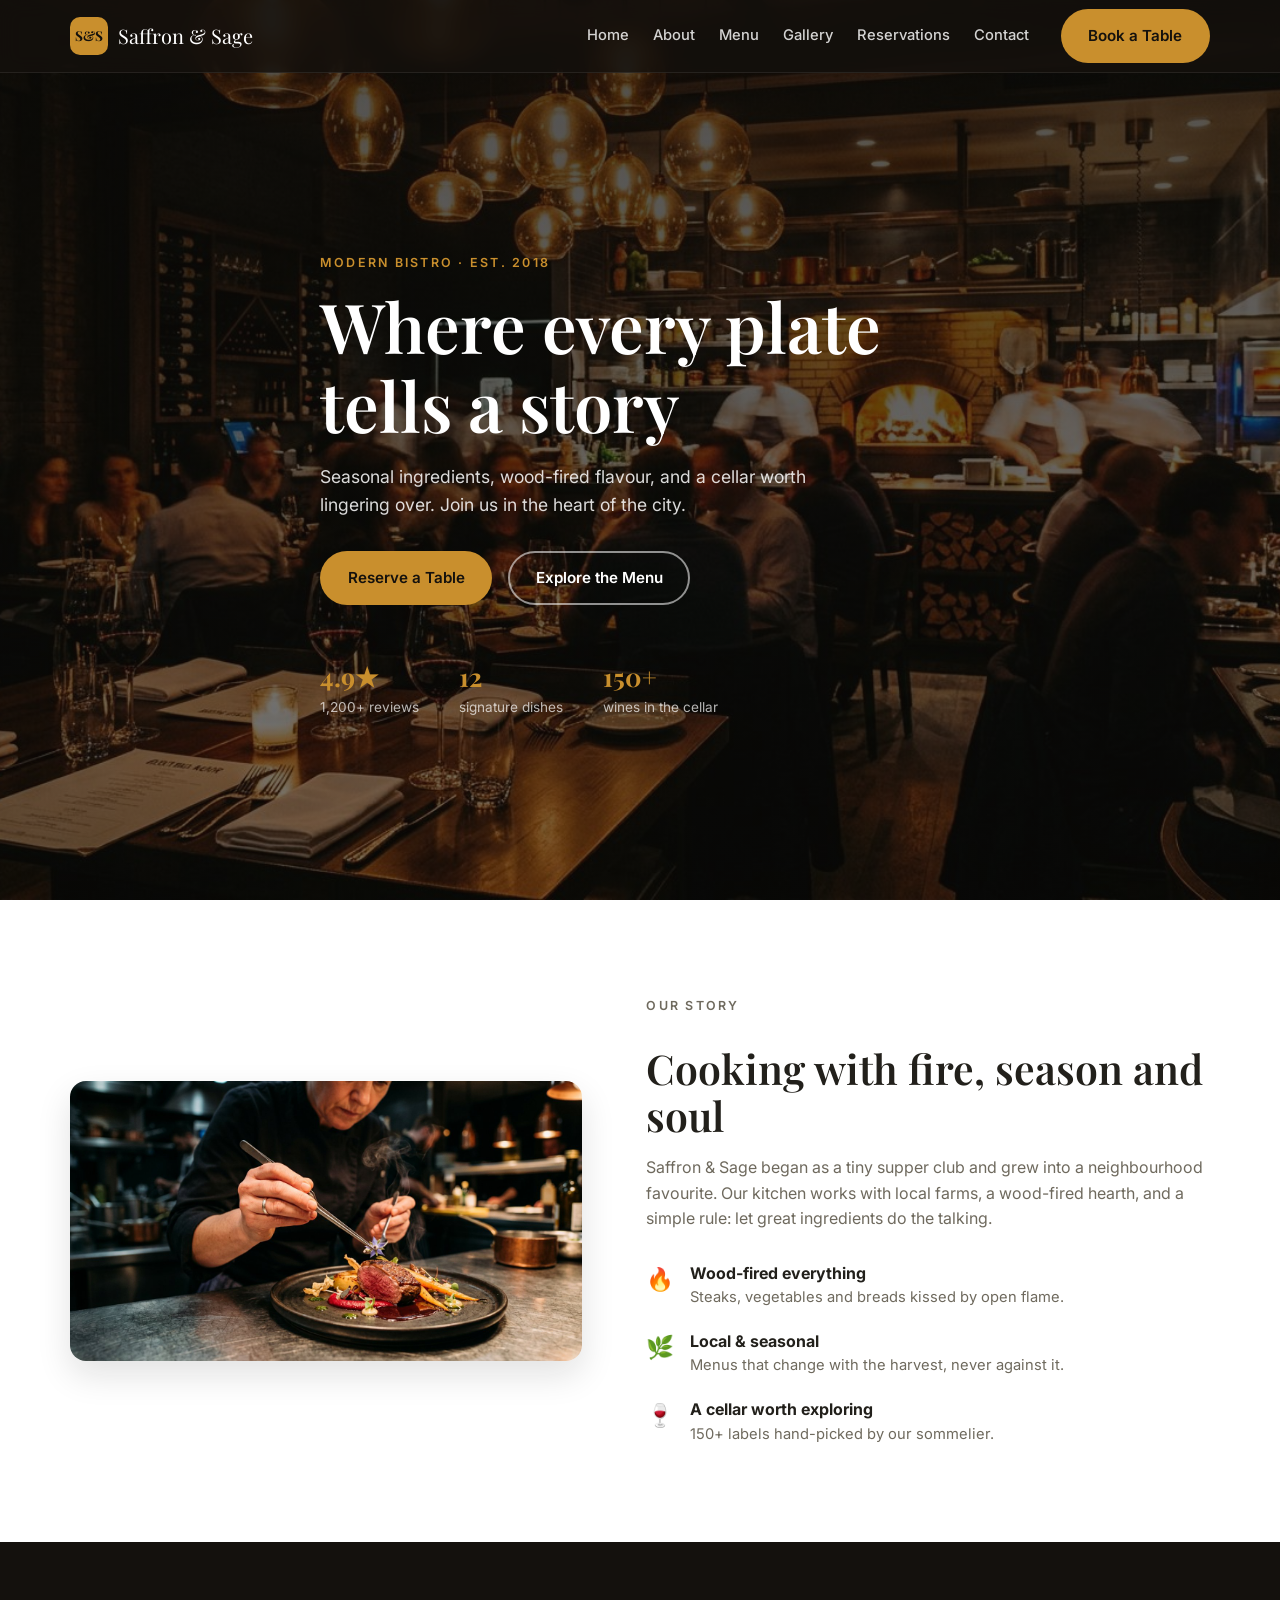
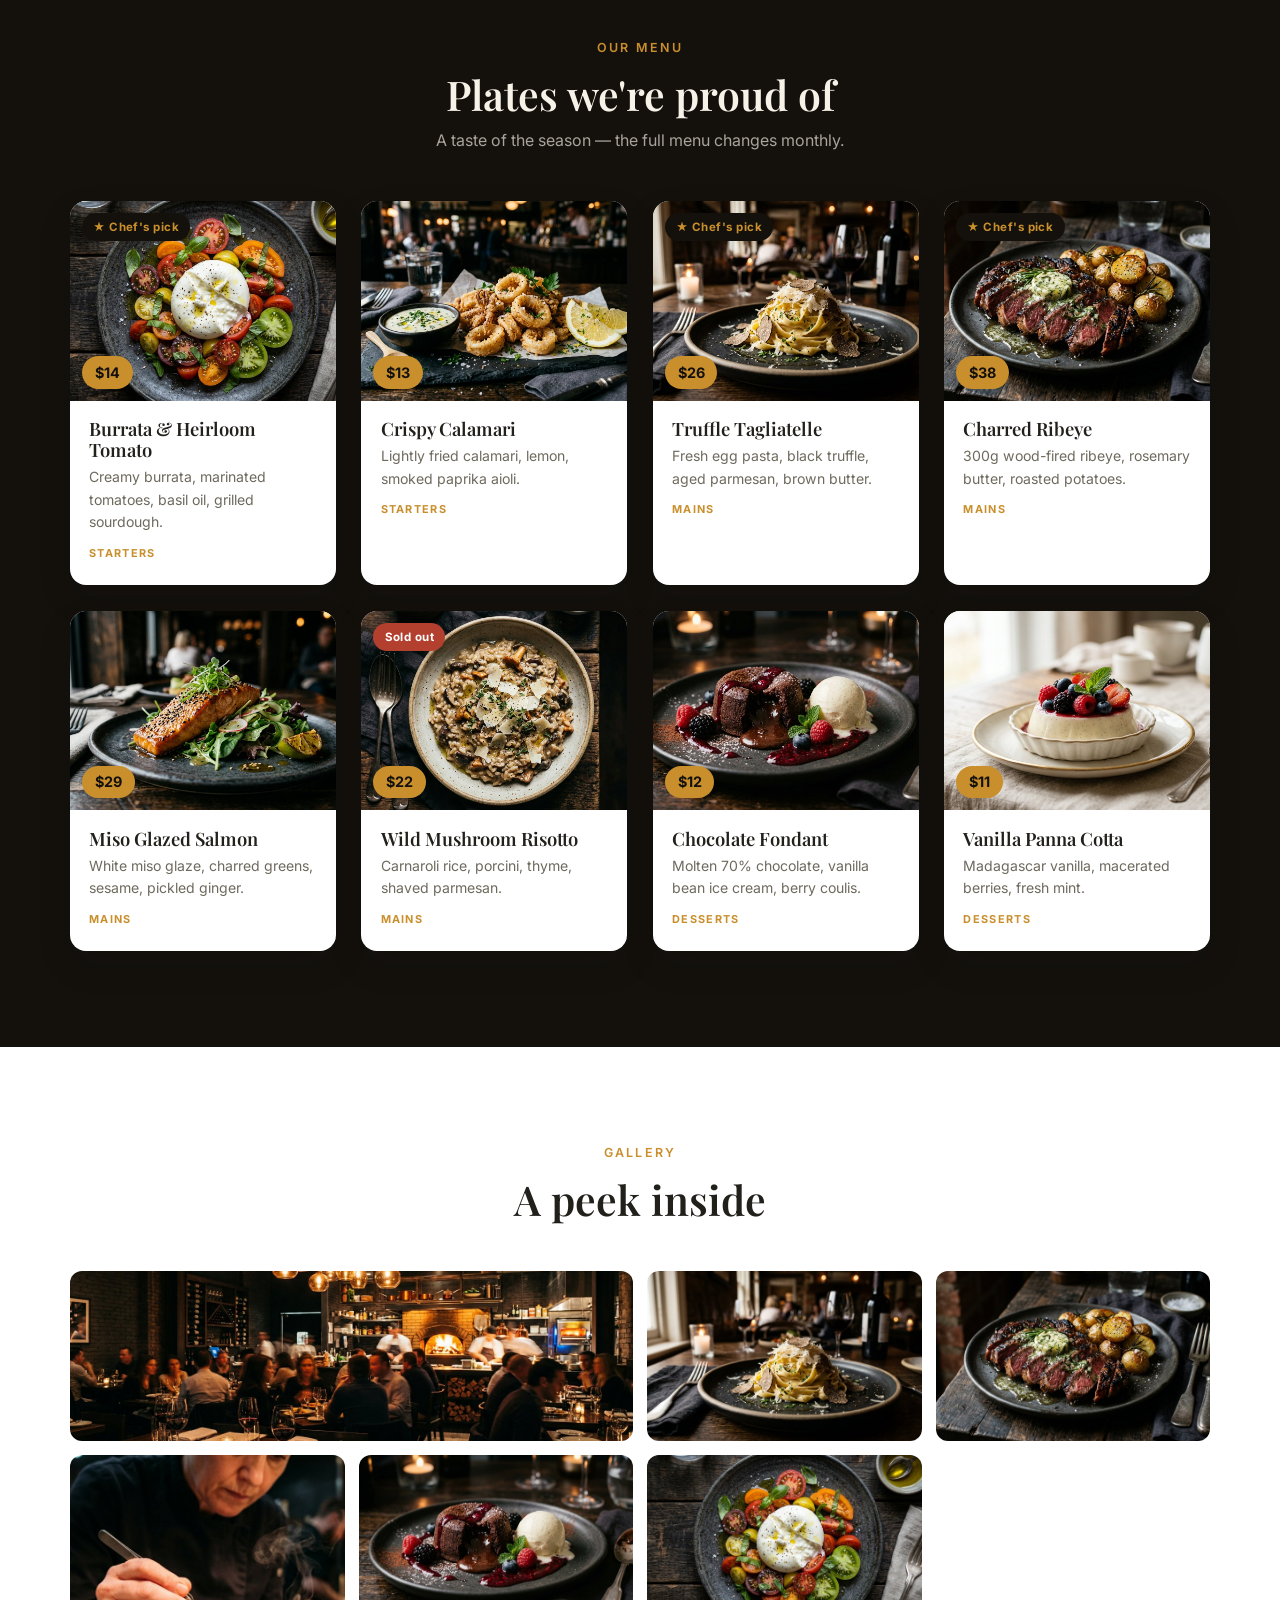
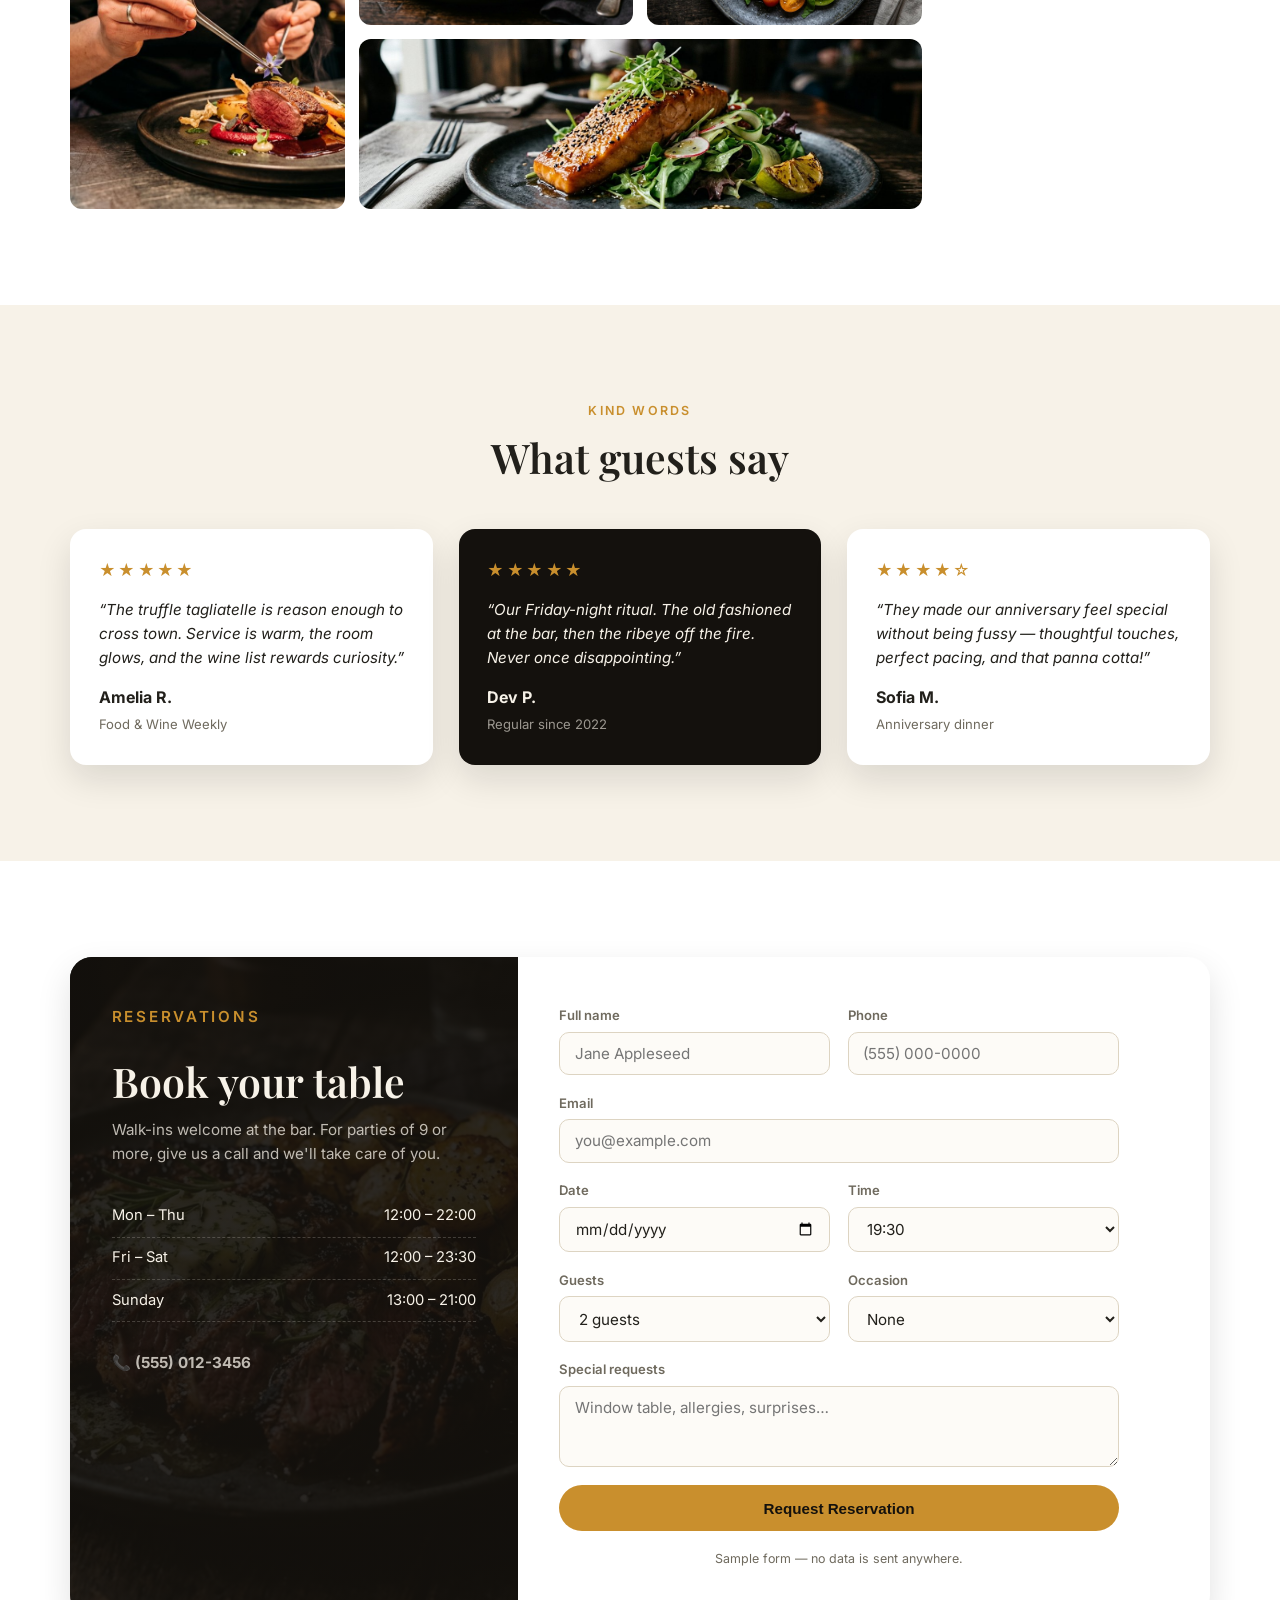
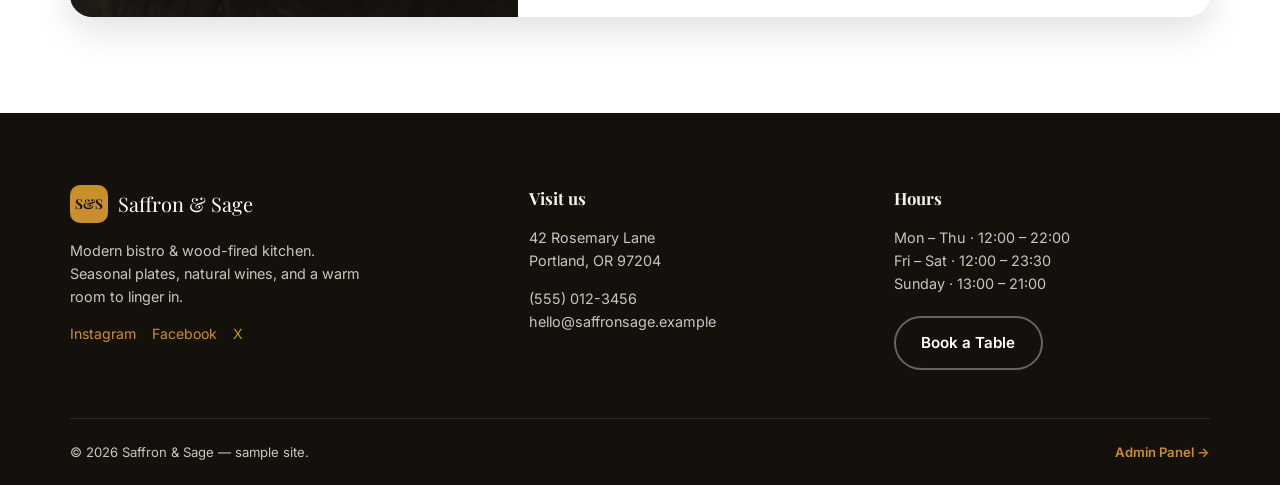
==== index.html @ 417e41cb "Add sample restaurant landing page with admin panel (pure HTML/CSS) Co-authored-by: arena-agent <297" ====
<!DOCTYPE html>
<html lang="en">
<head>
  <meta charset="UTF-8">
  <meta name="viewport" content="width=device-width, initial-scale=1.0">
  <title>Saffron &amp; Sage — Modern Bistro &amp; Wood-fired Kitchen</title>
  <meta name="description" content="Saffron & Sage — seasonal ingredients, wood-fired flavour, and a cellar worth lingering over.">
  <link rel="icon" href="data:image/svg+xml,<svg xmlns=%22http://www.w3.org/2000/svg%22 viewBox=%220 0 100 100%22><text y=%22.9em%22 font-size=%2290%22>🍽️</text></svg>">
  <link rel="preconnect" href="https://fonts.googleapis.com">
  <link href="https://fonts.googleapis.com/css2?family=Playfair+Display:wght@500;600;700&family=Inter:wght@400;500;600;700&display=swap" rel="stylesheet">
  <link rel="stylesheet" href="css/styles.css">
</head>
<body>

  <!-- ============ HEADER ============ -->
  <header class="site-header">
    <div class="container header-inner">
      <a class="brand" href="#home">
        <span class="brand-mark">S&amp;S</span>
        <span>Saffron &amp; Sage</span>
      </a>
      <input type="checkbox" id="nav-toggle" class="nav-toggle" hidden>
      <nav class="main-nav">
        <a href="#home">Home</a>
        <a href="#about">About</a>
        <a href="#menu">Menu</a>
        <a href="#gallery">Gallery</a>
        <a href="#reserve">Reservations</a>
        <a href="#contact">Contact</a>
      </nav>
      <a class="btn btn-gold header-cta" href="#reserve">Book a Table</a>
      <label for="nav-toggle" class="nav-burger" aria-label="Toggle navigation">
        <span></span><span></span><span></span>
      </label>
    </div>
  </header>

  <!-- ============ HERO ============ -->
  <section class="hero" id="home">
    <div class="container hero-inner">
      <p class="eyebrow light">Modern bistro · est. 2018</p>
      <h1>Where every plate<br>tells a story</h1>
      <p class="hero-sub">Seasonal ingredients, wood-fired flavour, and a cellar worth lingering over. Join us in the heart of the city.</p>
      <div class="hero-actions">
        <a href="#reserve" class="btn btn-gold">Reserve a Table</a>
        <a href="#menu" class="btn btn-ghost">Explore the Menu</a>
      </div>
      <div class="hero-stats">
        <div><strong>4.9★</strong><span>1,200+ reviews</span></div>
        <div><strong>12</strong><span>signature dishes</span></div>
        <div><strong>150+</strong><span>wines in the cellar</span></div>
      </div>
    </div>
  </section>

  <!-- ============ ABOUT ============ -->
  <section class="section about" id="about">
    <div class="container about-grid">
      <div class="about-image">
        <img src="images/about.jpg" alt="Chef plating a dish">
      </div>
      <div class="about-text">
        <p class="eyebrow">Our story</p>
        <h2>Cooking with fire, season and soul</h2>
        <p>Saffron &amp; Sage began as a tiny supper club and grew into a neighbourhood favourite. Our kitchen works with local farms, a wood-fired hearth, and a simple rule: let great ingredients do the talking.</p>
        <ul class="feature-list">
          <li><span class="feature-icon">🔥</span><div><strong>Wood-fired everything</strong><p>Steaks, vegetables and breads kissed by open flame.</p></div></li>
          <li><span class="feature-icon">🌿</span><div><strong>Local &amp; seasonal</strong><p>Menus that change with the harvest, never against it.</p></div></li>
          <li><span class="feature-icon">🍷</span><div><strong>A cellar worth exploring</strong><p>150+ labels hand-picked by our sommelier.</p></div></li>
        </ul>
      </div>
    </div>
  </section>

  <!-- ============ MENU ============ -->
  <section class="section section-dark menu" id="menu">
    <div class="container">
      <div class="section-head center">
        <p class="eyebrow light">Our menu</p>
        <h2>Plates we're proud of</h2>
        <p class="section-sub">A taste of the season — the full menu changes monthly.</p>
      </div>
      <div class="menu-grid">
        <article class="menu-card">
          <div class="menu-media"><img src="images/dish-burrata.jpg" alt="Burrata & heirloom tomato"><span class="price-pill">$14</span><span class="badge badge-star">★ Chef's pick</span></div>
          <div class="menu-body"><h3>Burrata &amp; Heirloom Tomato</h3><p>Creamy burrata, marinated tomatoes, basil oil, grilled sourdough.</p><small>Starters</small></div>
        </article>
        <article class="menu-card">
          <div class="menu-media"><img src="images/dish-calamari.jpg" alt="Crispy calamari"><span class="price-pill">$13</span></div>
          <div class="menu-body"><h3>Crispy Calamari</h3><p>Lightly fried calamari, lemon, smoked paprika aioli.</p><small>Starters</small></div>
        </article>
        <article class="menu-card">
          <div class="menu-media"><img src="images/dish-pasta.jpg" alt="Truffle tagliatelle"><span class="price-pill">$26</span><span class="badge badge-star">★ Chef's pick</span></div>
          <div class="menu-body"><h3>Truffle Tagliatelle</h3><p>Fresh egg pasta, black truffle, aged parmesan, brown butter.</p><small>Mains</small></div>
        </article>
        <article class="menu-card">
          <div class="menu-media"><img src="images/dish-steak.jpg" alt="Charred ribeye"><span class="price-pill">$38</span><span class="badge badge-star">★ Chef's pick</span></div>
          <div class="menu-body"><h3>Charred Ribeye</h3><p>300g wood-fired ribeye, rosemary butter, roasted potatoes.</p><small>Mains</small></div>
        </article>
        <article class="menu-card">
          <div class="menu-media"><img src="images/dish-salmon.jpg" alt="Miso glazed salmon"><span class="price-pill">$29</span></div>
          <div class="menu-body"><h3>Miso Glazed Salmon</h3><p>White miso glaze, charred greens, sesame, pickled ginger.</p><small>Mains</small></div>
        </article>
        <article class="menu-card">
          <div class="menu-media"><img src="images/dish-risotto.jpg" alt="Wild mushroom risotto"><span class="price-pill">$22</span><span class="badge badge-out">Sold out</span></div>
          <div class="menu-body"><h3>Wild Mushroom Risotto</h3><p>Carnaroli rice, porcini, thyme, shaved parmesan.</p><small>Mains</small></div>
        </article>
        <article class="menu-card">
          <div class="menu-media"><img src="images/dish-fondant.jpg" alt="Chocolate fondant"><span class="price-pill">$12</span></div>
          <div class="menu-body"><h3>Chocolate Fondant</h3><p>Molten 70% chocolate, vanilla bean ice cream, berry coulis.</p><small>Desserts</small></div>
        </article>
        <article class="menu-card">
          <div class="menu-media"><img src="images/dish-pannacotta.jpg" alt="Vanilla panna cotta"><span class="price-pill">$11</span></div>
          <div class="menu-body"><h3>Vanilla Panna Cotta</h3><p>Madagascar vanilla, macerated berries, fresh mint.</p><small>Desserts</small></div>
        </article>
      </div>
    </div>
  </section>

  <!-- ============ GALLERY ============ -->
  <section class="section gallery" id="gallery">
    <div class="container">
      <div class="section-head center">
        <p class="eyebrow">Gallery</p>
        <h2>A peek inside</h2>
      </div>
      <div class="gallery-grid">
        <figure class="g-wide"><img src="images/hero.jpg" alt="The dining room"></figure>
        <figure><img src="images/dish-pasta.jpg" alt="Truffle tagliatelle"></figure>
        <figure><img src="images/dish-steak.jpg" alt="Charred ribeye"></figure>
        <figure class="g-tall"><img src="images/about.jpg" alt="Chef at work"></figure>
        <figure><img src="images/dish-fondant.jpg" alt="Chocolate fondant"></figure>
        <figure><img src="images/dish-burrata.jpg" alt="Burrata & heirloom tomato"></figure>
        <figure class="g-wide"><img src="images/dish-salmon.jpg" alt="Miso glazed salmon"></figure>
      </div>
    </div>
  </section>

  <!-- ============ TESTIMONIALS ============ -->
  <section class="section section-cream testimonials">
    <div class="container">
      <div class="section-head center">
        <p class="eyebrow">Kind words</p>
        <h2>What guests say</h2>
      </div>
      <div class="testimonial-grid">
        <blockquote class="t-card">
          <div class="t-stars">★★★★★</div>
          <p>“The truffle tagliatelle is reason enough to cross town. Service is warm, the room glows, and the wine list rewards curiosity.”</p>
          <footer><strong>Amelia R.</strong><span>Food &amp; Wine Weekly</span></footer>
        </blockquote>
        <blockquote class="t-card featured">
          <div class="t-stars">★★★★★</div>
          <p>“Our Friday-night ritual. The old fashioned at the bar, then the ribeye off the fire. Never once disappointing.”</p>
          <footer><strong>Dev P.</strong><span>Regular since 2022</span></footer>
        </blockquote>
        <blockquote class="t-card">
          <div class="t-stars">★★★★☆</div>
          <p>“They made our anniversary feel special without being fussy — thoughtful touches, perfect pacing, and that panna cotta!”</p>
          <footer><strong>Sofia M.</strong><span>Anniversary dinner</span></footer>
        </blockquote>
      </div>
    </div>
  </section>

  <!-- ============ RESERVATION ============ -->
  <section class="section reserve" id="reserve">
    <div class="container reserve-card">
      <div class="reserve-info">
        <p class="eyebrow light">Reservations</p>
        <h2>Book your table</h2>
        <p>Walk-ins welcome at the bar. For parties of 9 or more, give us a call and we'll take care of you.</p>
        <ul class="hours-list">
          <li><span>Mon – Thu</span><span>12:00 – 22:00</span></li>
          <li><span>Fri – Sat</span><span>12:00 – 23:30</span></li>
          <li><span>Sunday</span><span>13:00 – 21:00</span></li>
        </ul>
        <p class="reserve-phone">📞 (555) 012-3456</p>
      </div>
      <form class="reserve-form" action="#" method="post">
        <div class="form-row">
          <div class="form-field"><label for="res-name">Full name</label><input id="res-name" type="text" placeholder="Jane Appleseed" required></div>
          <div class="form-field"><label for="res-phone">Phone</label><input id="res-phone" type="tel" placeholder="(555) 000-0000" required></div>
        </div>
        <div class="form-field"><label for="res-email">Email</label><input id="res-email" type="email" placeholder="you@example.com" required></div>
        <div class="form-row">
          <div class="form-field"><label for="res-date">Date</label><input id="res-date" type="date" required></div>
          <div class="form-field">
            <label for="res-time">Time</label>
            <select id="res-time" required>
              <option value="">Select time</option>
              <option>12:00</option><option>12:30</option><option>13:00</option><option>13:30</option>
              <option>18:00</option><option>18:30</option><option>19:00</option><option selected>19:30</option>
              <option>20:00</option><option>20:30</option><option>21:00</option>
            </select>
          </div>
        </div>
        <div class="form-row">
          <div class="form-field">
            <label for="res-guests">Guests</label>
            <select id="res-guests" required>
              <option>1 guest</option><option selected>2 guests</option><option>3 guests</option><option>4 guests</option>
              <option>5 guests</option><option>6 guests</option><option>7 guests</option><option>8 guests</option>
            </select>
          </div>
          <div class="form-field">
            <label for="res-occasion">Occasion</label>
            <select id="res-occasion">
              <option>None</option><option>Birthday</option><option>Anniversary</option><option>Date night</option><option>Business</option>
            </select>
          </div>
        </div>
        <div class="form-field"><label for="res-notes">Special requests</label><textarea id="res-notes" rows="3" placeholder="Window table, allergies, surprises…"></textarea></div>
        <button type="submit" class="btn btn-gold btn-block">Request Reservation</button>
        <p class="form-note">Sample form — no data is sent anywhere.</p>
      </form>
    </div>
  </section>

  <!-- ============ FOOTER ============ -->
  <footer class="site-footer" id="contact">
    <div class="container footer-grid">
      <div>
        <a class="brand light" href="#home"><span class="brand-mark">S&amp;S</span><span>Saffron &amp; Sage</span></a>
        <p class="footer-blurb">Modern bistro &amp; wood-fired kitchen. Seasonal plates, natural wines, and a warm room to linger in.</p>
        <div class="socials">
          <a href="#" aria-label="Instagram">Instagram</a>
          <a href="#" aria-label="Facebook">Facebook</a>
          <a href="#" aria-label="X">X</a>
        </div>
      </div>
      <div>
        <h4>Visit us</h4>
        <p>42 Rosemary Lane<br>Portland, OR 97204</p>
        <p>(555) 012-3456<br>hello@saffronsage.example</p>
      </div>
      <div>
        <h4>Hours</h4>
        <p>Mon – Thu · 12:00 – 22:00<br>Fri – Sat · 12:00 – 23:30<br>Sunday · 13:00 – 21:00</p>
        <a class="btn btn-outline-light footer-cta" href="#reserve">Book a Table</a>
      </div>
    </div>
    <div class="container footer-bottom">
      <span>© 2026 Saffron &amp; Sage — sample site.</span>
      <a href="admin.html">Admin Panel →</a>
    </div>
  </footer>

</body>
</html>
---- css/styles.css ----
/* ==========================================================
   Saffron & Sage — sample landing page styles (pure CSS)
   ========================================================== */

:root {
  --dark: #14110d;
  --dark-2: #1d1913;
  --cream: #f7f2e8;
  --cream-2: #efe7d6;
  --ink: #22201b;
  --muted: #6f6a5e;
  --gold: #c98f2d;
  --gold-dark: #a9751d;
  --white: #ffffff;
  --green: #2e7d4f;
  --red: #b3402e;
  --radius: 16px;
  --shadow: 0 14px 34px rgba(20, 17, 13, 0.12);
  --font-display: "Playfair Display", Georgia, serif;
  --font-body: "Inter", system-ui, -apple-system, sans-serif;
}

* { margin: 0; padding: 0; box-sizing: border-box; }

html { scroll-behavior: smooth; }

body {
  font-family: var(--font-body);
  color: var(--ink);
  background: var(--white);
  line-height: 1.6;
}

img { display: block; max-width: 100%; }

.container { width: min(1140px, 92%); margin: 0 auto; }

h1, h2, h3 { font-family: var(--font-display); font-weight: 600; line-height: 1.15; }

h1 { font-size: clamp(2.6rem, 5.5vw, 4.3rem); }
h2 { font-size: clamp(1.8rem, 3.2vw, 2.6rem); }

/* ---------- buttons ---------- */
.btn {
  display: inline-block;
  padding: 0.8rem 1.6rem;
  border-radius: 999px;
  font-weight: 600;
  font-size: 0.95rem;
  text-decoration: none;
  border: 2px solid transparent;
  cursor: pointer;
  transition: transform 0.15s ease, background 0.2s ease, color 0.2s ease;
  text-align: center;
}
.btn:hover { transform: translateY(-2px); }
.btn-gold { background: var(--gold); color: var(--dark); }
.btn-gold:hover { background: var(--gold-dark); color: var(--white); }
.btn-ghost { border-color: rgba(255,255,255,0.55); color: var(--white); }
.btn-ghost:hover { background: rgba(255,255,255,0.12); }
.btn-outline-light { border-color: rgba(255,255,255,0.35); color: var(--white); }
.btn-outline-light:hover { background: rgba(255,255,255,0.1); }
.btn-block { width: 100%; }

/* ---------- header ---------- */
.site-header {
  position: fixed; top: 0; left: 0; right: 0; z-index: 50;
  background: rgba(20, 17, 13, 0.82);
  backdrop-filter: blur(10px);
  border-bottom: 1px solid rgba(255,255,255,0.08);
}
.header-inner { display: flex; align-items: center; gap: 2rem; height: 72px; }

.brand { display: flex; align-items: center; gap: 0.6rem; color: var(--white); text-decoration: none; font-family: var(--font-display); font-size: 1.25rem; }
.brand-mark {
  display: inline-grid; place-items: center;
  width: 38px; height: 38px; border-radius: 10px;
  background: var(--gold); color: var(--dark);
  font-weight: 700; font-size: 0.85rem;
}

.main-nav { display: flex; gap: 1.5rem; margin-left: auto; }
.main-nav a { color: rgba(255,255,255,0.82); text-decoration: none; font-size: 0.92rem; font-weight: 500; }
.main-nav a:hover { color: var(--gold); }

.nav-burger { display: none; flex-direction: column; gap: 5px; cursor: pointer; margin-left: auto; }
.nav-burger span { width: 24px; height: 2px; background: var(--white); border-radius: 2px; transition: 0.2s; }

/* ---------- hero ---------- */
.hero {
  min-height: 100vh;
  display: flex; align-items: center;
  background: linear-gradient(rgba(14,11,8,0.72), rgba(14,11,8,0.55)), url("../images/hero.jpg") center/cover no-repeat;
  color: var(--white);
  padding-top: 72px;
}
.hero-inner { max-width: 640px; padding: 4rem 0; }
.hero-sub { margin: 1.2rem 0 2rem; color: rgba(255,255,255,0.85); font-size: 1.1rem; max-width: 46ch; }
.hero-actions { display: flex; gap: 1rem; flex-wrap: wrap; }
.hero-stats { display: flex; gap: 2.5rem; margin-top: 3.2rem; flex-wrap: wrap; }
.hero-stats div { display: flex; flex-direction: column; }
.hero-stats strong { font-family: var(--font-display); font-size: 1.6rem; color: var(--gold); }
.hero-stats span { font-size: 0.85rem; color: rgba(255,255,255,0.7); }

.eyebrow { text-transform: uppercase; letter-spacing: 0.18em; font-size: 0.78rem; font-weight: 600; color: var(--gold); margin-bottom: 0.8rem; }
.eyebrow.light { color: var(--gold); }

/* ---------- sections ---------- */
.section { padding: 6rem 0; }
.section-dark { background: var(--dark); color: var(--cream); }
.section-cream { background: var(--cream); }
.section-head { margin-bottom: 3rem; }
.section-head.center { text-align: center; }
.section-sub { color: var(--muted); margin-top: 0.6rem; }
.section-dark .section-sub { color: rgba(247,242,232,0.65); }

/* ---------- about ---------- */
.about-grid { display: grid; grid-template-columns: 1fr 1.1fr; gap: 4rem; align-items: center; }
.about-image img { border-radius: var(--radius); box-shadow: var(--shadow); }
.about-text h2 { margin-bottom: 1rem; }
.about-text > p { color: var(--muted); margin-bottom: 1.8rem; }
.feature-list { list-style: none; display: grid; gap: 1.2rem; }
.feature-list li { display: flex; gap: 1rem; }
.feature-icon { font-size: 1.4rem; }
.feature-list p { color: var(--muted); font-size: 0.92rem; }

/* ---------- menu ---------- */
.menu-grid { display: grid; grid-template-columns: repeat(auto-fill, minmax(250px, 1fr)); gap: 1.6rem; }
.menu-card {
  background: var(--white); color: var(--ink);
  border-radius: var(--radius); overflow: hidden;
  box-shadow: var(--shadow);
  transition: transform 0.2s ease;
}
.menu-card:hover { transform: translateY(-6px); }
.menu-media { position: relative; aspect-ratio: 4 / 3; overflow: hidden; background: var(--dark-2); }
.menu-media img { width: 100%; height: 100%; object-fit: cover; transition: transform 0.35s ease; }
.menu-card:hover .menu-media img { transform: scale(1.06); }
.price-pill {
  position: absolute; left: 12px; bottom: 12px;
  background: var(--gold); color: var(--dark);
  font-weight: 700; font-size: 0.9rem;
  padding: 0.3rem 0.8rem; border-radius: 999px;
}
.badge {
  position: absolute; top: 12px; left: 12px;
  font-size: 0.72rem; font-weight: 700; letter-spacing: 0.04em;
  padding: 0.3rem 0.7rem; border-radius: 999px;
}
.badge-star { background: var(--dark); color: var(--gold); }
.badge-out { background: var(--red); color: var(--white); }
.menu-body { padding: 1.1rem 1.2rem 1.3rem; }
.menu-body h3 { font-size: 1.15rem; margin-bottom: 0.35rem; }
.menu-body p { font-size: 0.88rem; color: var(--muted); }
.menu-body small { display: inline-block; margin-top: 0.7rem; text-transform: uppercase; letter-spacing: 0.12em; font-size: 0.68rem; font-weight: 700; color: var(--gold); }

/* ---------- gallery ---------- */
.gallery-grid {
  display: grid;
  grid-template-columns: repeat(4, 1fr);
  grid-auto-rows: 170px;
  gap: 14px;
}
.gallery-grid figure { overflow: hidden; border-radius: 12px; margin: 0; }
.gallery-grid img { width: 100%; height: 100%; object-fit: cover; transition: transform 0.35s ease; }
.gallery-grid figure:hover img { transform: scale(1.07); }
.g-wide { grid-column: span 2; }
.g-tall { grid-row: span 2; }

/* ---------- testimonials ---------- */
.testimonial-grid { display: grid; grid-template-columns: repeat(3, 1fr); gap: 1.6rem; }
.t-card {
  background: var(--white); border-radius: var(--radius);
  padding: 1.8rem; box-shadow: var(--shadow);
  display: flex; flex-direction: column; gap: 0.9rem;
}
.t-card.featured { background: var(--dark); color: var(--cream); }
.t-stars { color: var(--gold); letter-spacing: 0.15em; }
.t-card p { font-size: 0.95rem; font-style: italic; }
.t-card footer { margin-top: auto; }
.t-card footer strong { display: block; }
.t-card footer span { font-size: 0.82rem; color: var(--muted); }
.t-card.featured footer span { color: rgba(247,242,232,0.6); }

/* ---------- reservation ---------- */
.reserve-card {
  display: grid; grid-template-columns: 0.9fr 1.1fr;
  border-radius: calc(var(--radius) + 6px);
  overflow: hidden; box-shadow: var(--shadow);
  background: var(--white);
}
.reserve-info {
  background: linear-gradient(rgba(20,17,13,0.9), rgba(20,17,13,0.9)), url("../images/dish-steak.jpg") center/cover;
  color: var(--cream);
  padding: 3rem 2.6rem;
}
.reserve-info h2 { margin-bottom: 0.8rem; }
.reserve-info > p { color: rgba(247,242,232,0.75); font-size: 0.95rem; margin-bottom: 1.8rem; }
.hours-list { list-style: none; margin-bottom: 1.8rem; }
.hours-list li { display: flex; justify-content: space-between; padding: 0.55rem 0; border-bottom: 1px dashed rgba(247,242,232,0.2); font-size: 0.92rem; }
.reserve-phone { font-weight: 700; font-size: 1.05rem; color: var(--gold); }

.reserve-form { padding: 3rem 2.6rem; display: grid; gap: 1.1rem; align-content: start; }
.form-row { display: grid; grid-template-columns: 1fr 1fr; gap: 1.1rem; }
.form-field { display: flex; flex-direction: column; gap: 0.35rem; }
.form-field label { font-size: 0.82rem; font-weight: 600; color: var(--muted); }
.form-field input,
.form-field select,
.form-field textarea {
  font-family: inherit; font-size: 0.95rem;
  padding: 0.7rem 0.9rem;
  border: 1.5px solid #ddd4c2; border-radius: 10px;
  background: #fdfbf7; color: var(--ink);
}
.form-field input:focus,
.form-field select:focus,
.form-field textarea:focus { outline: 2px solid var(--gold); border-color: var(--gold); }
.form-note { font-size: 0.78rem; color: var(--muted); text-align: center; }

/* ---------- footer ---------- */
.site-footer { background: var(--dark); color: rgba(247,242,232,0.8); padding: 4.5rem 0 0; }
.footer-grid { display: grid; grid-template-columns: 1.3fr 1fr 1fr; gap: 3rem; padding-bottom: 3rem; }
.footer-blurb { margin: 1rem 0 1.2rem; font-size: 0.92rem; max-width: 34ch; }
.socials { display: flex; gap: 1rem; }
.socials a { color: var(--gold); text-decoration: none; font-size: 0.88rem; }
.site-footer h4 { font-family: var(--font-display); color: var(--cream); margin-bottom: 0.9rem; font-size: 1.05rem; }
.site-footer p { font-size: 0.9rem; margin-bottom: 0.9rem; }
.footer-cta { margin-top: 0.4rem; }
.footer-bottom {
  display: flex; justify-content: space-between; align-items: center; gap: 1rem;
  padding: 1.4rem 0; border-top: 1px solid rgba(255,255,255,0.1);
  font-size: 0.82rem; flex-wrap: wrap;
}
.footer-bottom a { color: var(--gold); text-decoration: none; font-weight: 600; }

/* ---------- responsive ---------- */
@media (max-width: 900px) {
  .about-grid, .reserve-card, .testimonial-grid { grid-template-columns: 1fr; }
  .footer-grid { grid-template-columns: 1fr; gap: 2rem; }
  .gallery-grid { grid-template-columns: repeat(2, 1fr); grid-auto-rows: 150px; }
  .reserve-info { padding: 2.2rem 1.6rem; }
  .reserve-form { padding: 2.2rem 1.6rem; }
}

@media (max-width: 760px) {
  .main-nav {
    position: absolute; top: 72px; left: 0; right: 0;
    flex-direction: column; gap: 0;
    background: var(--dark-2);
    padding: 0.6rem 0;
    display: none;
  }
  .main-nav a { padding: 0.8rem 6%; }
  .nav-toggle:checked ~ .main-nav { display: flex; }
  .nav-toggle:checked ~ .nav-burger span:nth-child(1) { transform: translateY(7px) rotate(45deg); }
  .nav-toggle:checked ~ .nav-burger span:nth-child(2) { opacity: 0; }
  .nav-toggle:checked ~ .nav-burger span:nth-child(3) { transform: translateY(-7px) rotate(-45deg); }
  .nav-burger { display: flex; }
  .header-cta { display: none; }
  .form-row { grid-template-columns: 1fr; }
  .g-wide, .g-tall { grid-column: span 1; grid-row: span 1; }
}
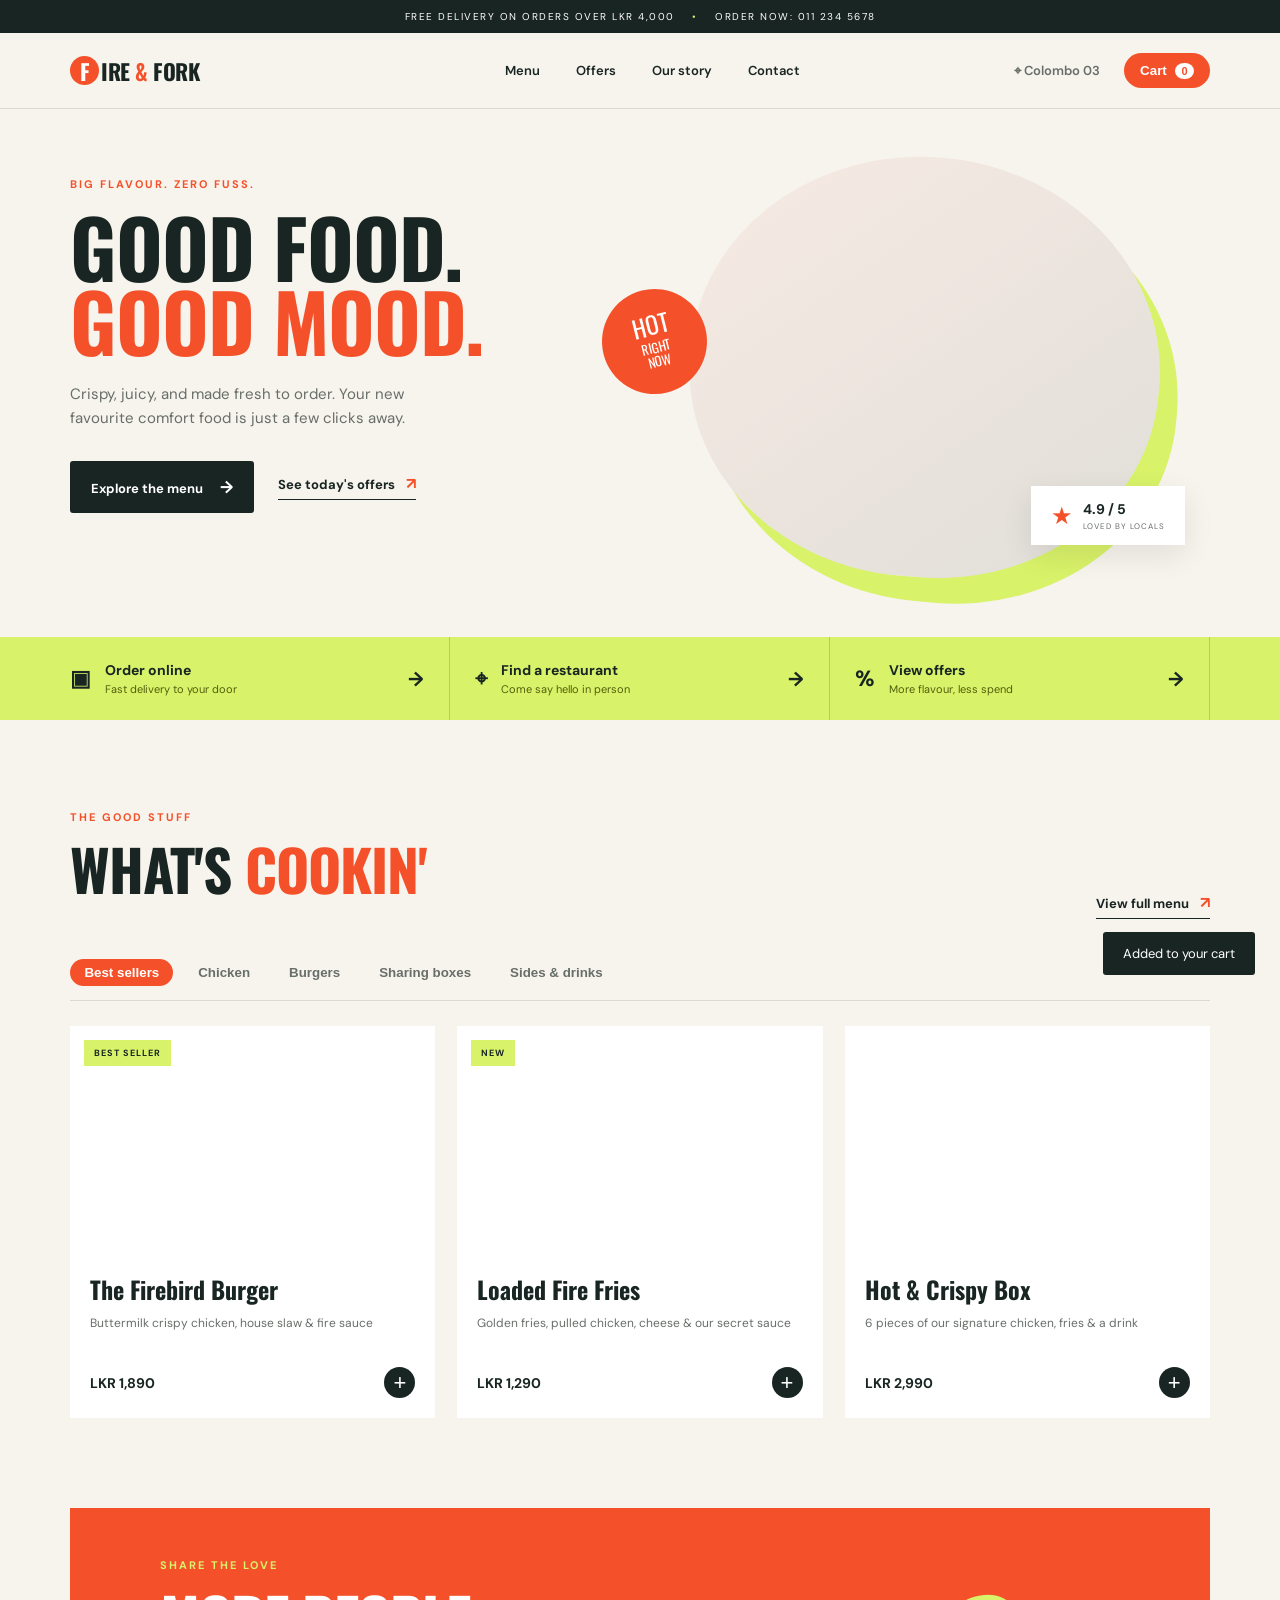
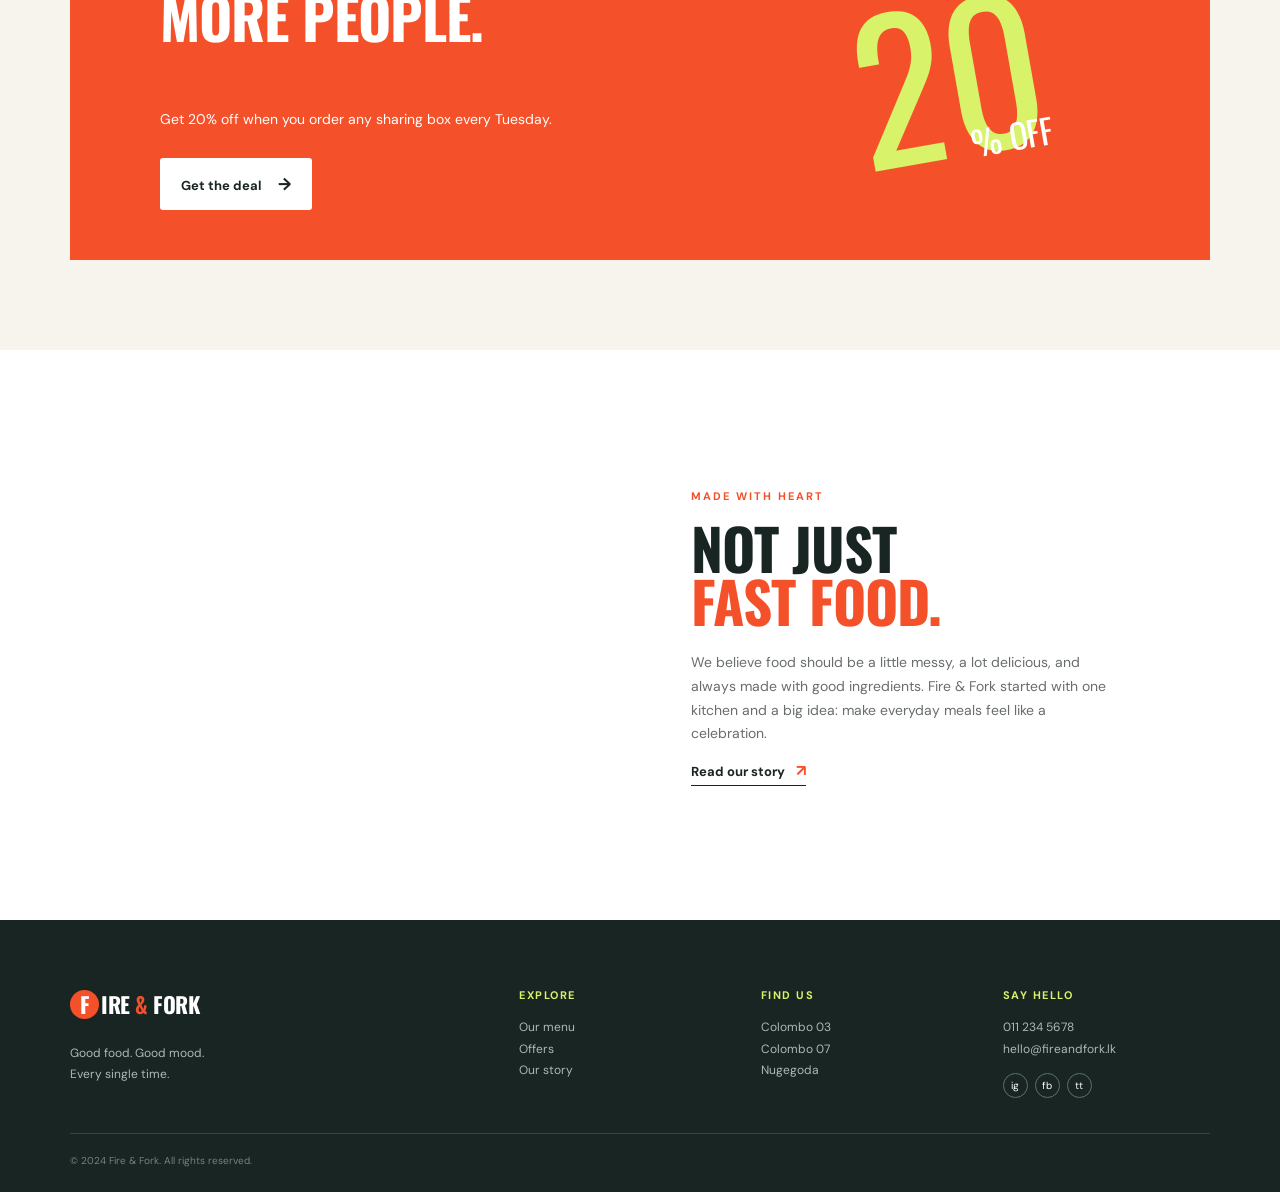
==== commit 34c1a236: "Create restaurant website and admin UI preview Co-authored-by: arena-agent <297053741+arena-agent@us" ====
--- a/index.html
+++ b/index.html
@@ -1,250 +1,43 @@
 <!DOCTYPE html>
 <html lang="en">
 <head>
-  <meta charset="UTF-8">
-  <meta name="viewport" content="width=device-width, initial-scale=1.0">
-  <title>Saffron &amp; Sage — Modern Bistro &amp; Wood-fired Kitchen</title>
-  <meta name="description" content="Saffron & Sage — seasonal ingredients, wood-fired flavour, and a cellar worth lingering over.">
-  <link rel="icon" href="data:image/svg+xml,<svg xmlns=%22http://www.w3.org/2000/svg%22 viewBox=%220 0 100 100%22><text y=%22.9em%22 font-size=%2290%22>🍽️</text></svg>">
+  <meta charset="UTF-8" />
+  <meta name="viewport" content="width=device-width, initial-scale=1.0" />
+  <title>Fire & Fork — Food made for sharing</title>
   <link rel="preconnect" href="https://fonts.googleapis.com">
-  <link href="https://fonts.googleapis.com/css2?family=Playfair+Display:wght@500;600;700&family=Inter:wght@400;500;600;700&display=swap" rel="stylesheet">
-  <link rel="stylesheet" href="css/styles.css">
+  <link rel="preconnect" href="https://fonts.gstatic.com" crossorigin>
+  <link href="https://fonts.googleapis.com/css2?family=DM+Sans:wght@400;500;600;700&family=Oswald:wght@500;600;700&display=swap" rel="stylesheet">
+  <link rel="stylesheet" href="style.css" />
 </head>
 <body>
-
-  <!-- ============ HEADER ============ -->
+  <div class="announcement">FREE DELIVERY ON ORDERS OVER LKR 4,000 <span>•</span> ORDER NOW: 011 234 5678</div>
   <header class="site-header">
-    <div class="container header-inner">
-      <a class="brand" href="#home">
-        <span class="brand-mark">S&amp;S</span>
-        <span>Saffron &amp; Sage</span>
-      </a>
-      <input type="checkbox" id="nav-toggle" class="nav-toggle" hidden>
-      <nav class="main-nav">
-        <a href="#home">Home</a>
-        <a href="#about">About</a>
-        <a href="#menu">Menu</a>
-        <a href="#gallery">Gallery</a>
-        <a href="#reserve">Reservations</a>
-        <a href="#contact">Contact</a>
-      </nav>
-      <a class="btn btn-gold header-cta" href="#reserve">Book a Table</a>
-      <label for="nav-toggle" class="nav-burger" aria-label="Toggle navigation">
-        <span></span><span></span><span></span>
-      </label>
-    </div>
+    <a class="logo" href="#top" aria-label="Fire and Fork home"><span>F</span>IRE <b>&</b> FORK</a>
+    <nav class="desktop-nav" aria-label="Main navigation">
+      <a href="#menu">Menu</a><a href="#offers">Offers</a><a href="#story">Our story</a><a href="#contact">Contact</a>
+    </nav>
+    <div class="header-actions"><a class="location" href="#locations">⌖ <span>Colombo 03</span></a><button class="cart-button" id="cartButton">Cart <strong id="cartCount">0</strong></button><button class="menu-toggle" id="menuToggle">☰</button></div>
   </header>
 
-  <!-- ============ HERO ============ -->
-  <section class="hero" id="home">
-    <div class="container hero-inner">
-      <p class="eyebrow light">Modern bistro · est. 2018</p>
-      <h1>Where every plate<br>tells a story</h1>
-      <p class="hero-sub">Seasonal ingredients, wood-fired flavour, and a cellar worth lingering over. Join us in the heart of the city.</p>
-      <div class="hero-actions">
-        <a href="#reserve" class="btn btn-gold">Reserve a Table</a>
-        <a href="#menu" class="btn btn-ghost">Explore the Menu</a>
-      </div>
-      <div class="hero-stats">
-        <div><strong>4.9★</strong><span>1,200+ reviews</span></div>
-        <div><strong>12</strong><span>signature dishes</span></div>
-        <div><strong>150+</strong><span>wines in the cellar</span></div>
-      </div>
-    </div>
-  </section>
+  <main id="top">
+    <section class="hero">
+      <div class="hero-copy"><p class="eyebrow">BIG FLAVOUR. ZERO FUSS.</p><h1>GOOD FOOD.<br><em>GOOD MOOD.</em></h1><p class="hero-intro">Crispy, juicy, and made fresh to order. Your new favourite comfort food is just a few clicks away.</p><div class="hero-buttons"><a class="button button-dark" href="#menu">Explore the menu <span>→</span></a><a class="text-link" href="#offers">See today's offers <span>↗</span></a></div></div>
+      <div class="hero-art"><div class="burst">HOT<br><small>RIGHT<br>NOW</small></div><div class="hero-image"></div><div class="floating-card"><span class="star">★</span><div><b>4.9 / 5</b><small>LOVED BY LOCALS</small></div></div></div>
+    </section>
 
-  <!-- ============ ABOUT ============ -->
-  <section class="section about" id="about">
-    <div class="container about-grid">
-      <div class="about-image">
-        <img src="images/about.jpg" alt="Chef plating a dish">
-      </div>
-      <div class="about-text">
-        <p class="eyebrow">Our story</p>
-        <h2>Cooking with fire, season and soul</h2>
-        <p>Saffron &amp; Sage began as a tiny supper club and grew into a neighbourhood favourite. Our kitchen works with local farms, a wood-fired hearth, and a simple rule: let great ingredients do the talking.</p>
-        <ul class="feature-list">
-          <li><span class="feature-icon">🔥</span><div><strong>Wood-fired everything</strong><p>Steaks, vegetables and breads kissed by open flame.</p></div></li>
-          <li><span class="feature-icon">🌿</span><div><strong>Local &amp; seasonal</strong><p>Menus that change with the harvest, never against it.</p></div></li>
-          <li><span class="feature-icon">🍷</span><div><strong>A cellar worth exploring</strong><p>150+ labels hand-picked by our sommelier.</p></div></li>
-        </ul>
-      </div>
-    </div>
-  </section>
+    <section class="quick-links"><a href="#menu"><span class="quick-icon">▣</span><div><b>Order online</b><small>Fast delivery to your door</small></div><strong>→</strong></a><a href="#locations"><span class="quick-icon">⌖</span><div><b>Find a restaurant</b><small>Come say hello in person</small></div><strong>→</strong></a><a href="#offers"><span class="quick-icon">%</span><div><b>View offers</b><small>More flavour, less spend</small></div><strong>→</strong></a></section>
 
-  <!-- ============ MENU ============ -->
-  <section class="section section-dark menu" id="menu">
-    <div class="container">
-      <div class="section-head center">
-        <p class="eyebrow light">Our menu</p>
-        <h2>Plates we're proud of</h2>
-        <p class="section-sub">A taste of the season — the full menu changes monthly.</p>
-      </div>
-      <div class="menu-grid">
-        <article class="menu-card">
-          <div class="menu-media"><img src="images/dish-burrata.jpg" alt="Burrata & heirloom tomato"><span class="price-pill">$14</span><span class="badge badge-star">★ Chef's pick</span></div>
-          <div class="menu-body"><h3>Burrata &amp; Heirloom Tomato</h3><p>Creamy burrata, marinated tomatoes, basil oil, grilled sourdough.</p><small>Starters</small></div>
-        </article>
-        <article class="menu-card">
-          <div class="menu-media"><img src="images/dish-calamari.jpg" alt="Crispy calamari"><span class="price-pill">$13</span></div>
-          <div class="menu-body"><h3>Crispy Calamari</h3><p>Lightly fried calamari, lemon, smoked paprika aioli.</p><small>Starters</small></div>
-        </article>
-        <article class="menu-card">
-          <div class="menu-media"><img src="images/dish-pasta.jpg" alt="Truffle tagliatelle"><span class="price-pill">$26</span><span class="badge badge-star">★ Chef's pick</span></div>
-          <div class="menu-body"><h3>Truffle Tagliatelle</h3><p>Fresh egg pasta, black truffle, aged parmesan, brown butter.</p><small>Mains</small></div>
-        </article>
-        <article class="menu-card">
-          <div class="menu-media"><img src="images/dish-steak.jpg" alt="Charred ribeye"><span class="price-pill">$38</span><span class="badge badge-star">★ Chef's pick</span></div>
-          <div class="menu-body"><h3>Charred Ribeye</h3><p>300g wood-fired ribeye, rosemary butter, roasted potatoes.</p><small>Mains</small></div>
-        </article>
-        <article class="menu-card">
-          <div class="menu-media"><img src="images/dish-salmon.jpg" alt="Miso glazed salmon"><span class="price-pill">$29</span></div>
-          <div class="menu-body"><h3>Miso Glazed Salmon</h3><p>White miso glaze, charred greens, sesame, pickled ginger.</p><small>Mains</small></div>
-        </article>
-        <article class="menu-card">
-          <div class="menu-media"><img src="images/dish-risotto.jpg" alt="Wild mushroom risotto"><span class="price-pill">$22</span><span class="badge badge-out">Sold out</span></div>
-          <div class="menu-body"><h3>Wild Mushroom Risotto</h3><p>Carnaroli rice, porcini, thyme, shaved parmesan.</p><small>Mains</small></div>
-        </article>
-        <article class="menu-card">
-          <div class="menu-media"><img src="images/dish-fondant.jpg" alt="Chocolate fondant"><span class="price-pill">$12</span></div>
-          <div class="menu-body"><h3>Chocolate Fondant</h3><p>Molten 70% chocolate, vanilla bean ice cream, berry coulis.</p><small>Desserts</small></div>
-        </article>
-        <article class="menu-card">
-          <div class="menu-media"><img src="images/dish-pannacotta.jpg" alt="Vanilla panna cotta"><span class="price-pill">$11</span></div>
-          <div class="menu-body"><h3>Vanilla Panna Cotta</h3><p>Madagascar vanilla, macerated berries, fresh mint.</p><small>Desserts</small></div>
-        </article>
-      </div>
-    </div>
-  </section>
+    <section class="menu-section" id="menu"><div class="section-heading"><div><p class="eyebrow">THE GOOD STUFF</p><h2>WHAT'S <em>COOKIN'</em></h2></div><a class="text-link" href="#menu-grid">View full menu <span>↗</span></a></div><div class="category-tabs"><button class="active">Best sellers</button><button>Chicken</button><button>Burgers</button><button>Sharing boxes</button><button>Sides & drinks</button></div><div class="menu-grid" id="menu-grid">
+      <article class="food-card"><div class="food-image food-one"><span class="tag">BEST SELLER</span></div><div class="food-info"><h3>The Firebird Burger</h3><p>Buttermilk crispy chicken, house slaw & fire sauce</p><div><b>LKR 1,890</b><button class="add-button" data-item="The Firebird Burger">+</button></div></div></article>
+      <article class="food-card"><div class="food-image food-two"><span class="tag">NEW</span></div><div class="food-info"><h3>Loaded Fire Fries</h3><p>Golden fries, pulled chicken, cheese & our secret sauce</p><div><b>LKR 1,290</b><button class="add-button" data-item="Loaded Fire Fries">+</button></div></div></article>
+      <article class="food-card"><div class="food-image food-three"></div><div class="food-info"><h3>Hot & Crispy Box</h3><p>6 pieces of our signature chicken, fries & a drink</p><div><b>LKR 2,990</b><button class="add-button" data-item="Hot & Crispy Box">+</button></div></div></article>
+    </div></section>
 
-  <!-- ============ GALLERY ============ -->
-  <section class="section gallery" id="gallery">
-    <div class="container">
-      <div class="section-head center">
-        <p class="eyebrow">Gallery</p>
-        <h2>A peek inside</h2>
-      </div>
-      <div class="gallery-grid">
-        <figure class="g-wide"><img src="images/hero.jpg" alt="The dining room"></figure>
-        <figure><img src="images/dish-pasta.jpg" alt="Truffle tagliatelle"></figure>
-        <figure><img src="images/dish-steak.jpg" alt="Charred ribeye"></figure>
-        <figure class="g-tall"><img src="images/about.jpg" alt="Chef at work"></figure>
-        <figure><img src="images/dish-fondant.jpg" alt="Chocolate fondant"></figure>
-        <figure><img src="images/dish-burrata.jpg" alt="Burrata & heirloom tomato"></figure>
-        <figure class="g-wide"><img src="images/dish-salmon.jpg" alt="Miso glazed salmon"></figure>
-      </div>
-    </div>
-  </section>
-
-  <!-- ============ TESTIMONIALS ============ -->
-  <section class="section section-cream testimonials">
-    <div class="container">
-      <div class="section-head center">
-        <p class="eyebrow">Kind words</p>
-        <h2>What guests say</h2>
-      </div>
-      <div class="testimonial-grid">
-        <blockquote class="t-card">
-          <div class="t-stars">★★★★★</div>
-          <p>“The truffle tagliatelle is reason enough to cross town. Service is warm, the room glows, and the wine list rewards curiosity.”</p>
-          <footer><strong>Amelia R.</strong><span>Food &amp; Wine Weekly</span></footer>
-        </blockquote>
-        <blockquote class="t-card featured">
-          <div class="t-stars">★★★★★</div>
-          <p>“Our Friday-night ritual. The old fashioned at the bar, then the ribeye off the fire. Never once disappointing.”</p>
-          <footer><strong>Dev P.</strong><span>Regular since 2022</span></footer>
-        </blockquote>
-        <blockquote class="t-card">
-          <div class="t-stars">★★★★☆</div>
-          <p>“They made our anniversary feel special without being fussy — thoughtful touches, perfect pacing, and that panna cotta!”</p>
-          <footer><strong>Sofia M.</strong><span>Anniversary dinner</span></footer>
-        </blockquote>
-      </div>
-    </div>
-  </section>
-
-  <!-- ============ RESERVATION ============ -->
-  <section class="section reserve" id="reserve">
-    <div class="container reserve-card">
-      <div class="reserve-info">
-        <p class="eyebrow light">Reservations</p>
-        <h2>Book your table</h2>
-        <p>Walk-ins welcome at the bar. For parties of 9 or more, give us a call and we'll take care of you.</p>
-        <ul class="hours-list">
-          <li><span>Mon – Thu</span><span>12:00 – 22:00</span></li>
-          <li><span>Fri – Sat</span><span>12:00 – 23:30</span></li>
-          <li><span>Sunday</span><span>13:00 – 21:00</span></li>
-        </ul>
-        <p class="reserve-phone">📞 (555) 012-3456</p>
-      </div>
-      <form class="reserve-form" action="#" method="post">
-        <div class="form-row">
-          <div class="form-field"><label for="res-name">Full name</label><input id="res-name" type="text" placeholder="Jane Appleseed" required></div>
-          <div class="form-field"><label for="res-phone">Phone</label><input id="res-phone" type="tel" placeholder="(555) 000-0000" required></div>
-        </div>
-        <div class="form-field"><label for="res-email">Email</label><input id="res-email" type="email" placeholder="you@example.com" required></div>
-        <div class="form-row">
-          <div class="form-field"><label for="res-date">Date</label><input id="res-date" type="date" required></div>
-          <div class="form-field">
-            <label for="res-time">Time</label>
-            <select id="res-time" required>
-              <option value="">Select time</option>
-              <option>12:00</option><option>12:30</option><option>13:00</option><option>13:30</option>
-              <option>18:00</option><option>18:30</option><option>19:00</option><option selected>19:30</option>
-              <option>20:00</option><option>20:30</option><option>21:00</option>
-            </select>
-          </div>
-        </div>
-        <div class="form-row">
-          <div class="form-field">
-            <label for="res-guests">Guests</label>
-            <select id="res-guests" required>
-              <option>1 guest</option><option selected>2 guests</option><option>3 guests</option><option>4 guests</option>
-              <option>5 guests</option><option>6 guests</option><option>7 guests</option><option>8 guests</option>
-            </select>
-          </div>
-          <div class="form-field">
-            <label for="res-occasion">Occasion</label>
-            <select id="res-occasion">
-              <option>None</option><option>Birthday</option><option>Anniversary</option><option>Date night</option><option>Business</option>
-            </select>
-          </div>
-        </div>
-        <div class="form-field"><label for="res-notes">Special requests</label><textarea id="res-notes" rows="3" placeholder="Window table, allergies, surprises…"></textarea></div>
-        <button type="submit" class="btn btn-gold btn-block">Request Reservation</button>
-        <p class="form-note">Sample form — no data is sent anywhere.</p>
-      </form>
-    </div>
-  </section>
-
-  <!-- ============ FOOTER ============ -->
-  <footer class="site-footer" id="contact">
-    <div class="container footer-grid">
-      <div>
-        <a class="brand light" href="#home"><span class="brand-mark">S&amp;S</span><span>Saffron &amp; Sage</span></a>
-        <p class="footer-blurb">Modern bistro &amp; wood-fired kitchen. Seasonal plates, natural wines, and a warm room to linger in.</p>
-        <div class="socials">
-          <a href="#" aria-label="Instagram">Instagram</a>
-          <a href="#" aria-label="Facebook">Facebook</a>
-          <a href="#" aria-label="X">X</a>
-        </div>
-      </div>
-      <div>
-        <h4>Visit us</h4>
-        <p>42 Rosemary Lane<br>Portland, OR 97204</p>
-        <p>(555) 012-3456<br>hello@saffronsage.example</p>
-      </div>
-      <div>
-        <h4>Hours</h4>
-        <p>Mon – Thu · 12:00 – 22:00<br>Fri – Sat · 12:00 – 23:30<br>Sunday · 13:00 – 21:00</p>
-        <a class="btn btn-outline-light footer-cta" href="#reserve">Book a Table</a>
-      </div>
-    </div>
-    <div class="container footer-bottom">
-      <span>© 2026 Saffron &amp; Sage — sample site.</span>
-      <a href="admin.html">Admin Panel →</a>
-    </div>
-  </footer>
-
+    <section class="offer-banner" id="offers"><div><p class="eyebrow">SHARE THE LOVE</p><h2>MORE PEOPLE.<br><em>MORE CHICKEN.</em></h2><p>Get 20% off when you order any sharing box every Tuesday.</p><a class="button button-light" href="#menu">Get the deal <span>→</span></a></div><div class="offer-art">20<small>% OFF</small></div></section>
+    <section class="story" id="story"><div class="story-image"></div><div><p class="eyebrow">MADE WITH HEART</p><h2>NOT JUST<br><em>FAST FOOD.</em></h2><p>We believe food should be a little messy, a lot delicious, and always made with good ingredients. Fire & Fork started with one kitchen and a big idea: make everyday meals feel like a celebration.</p><a class="text-link" href="#contact">Read our story <span>↗</span></a></div></section>
+  </main>
+  <footer id="contact"><div class="footer-logo"><a class="logo" href="#top"><span>F</span>IRE <b>&</b> FORK</a><p>Good food. Good mood.<br>Every single time.</p></div><div><h4>Explore</h4><a href="#menu">Our menu</a><a href="#offers">Offers</a><a href="#story">Our story</a></div><div id="locations"><h4>Find us</h4><p>Colombo 03<br>Colombo 07<br>Nugegoda</p></div><div><h4>Say hello</h4><p>011 234 5678<br>hello@fireandfork.lk</p><div class="socials"><span>ig</span><span>fb</span><span>tt</span></div></div><div class="copyright">© 2024 Fire & Fork. All rights reserved.</div></footer>
+  <div class="toast" id="toast">Added to your cart</div>
+  <script src="script.js"></script>
 </body>
 </html>
--- a/style.css
+++ b/style.css
@@ -0,0 +1 @@
+:root{--ink:#182522;--cream:#f7f3ed;--orange:#f4512a;--lime:#d8f269;--muted:#686e69;--line:#ddd9d0}*{box-sizing:border-box}html{scroll-behavior:smooth}body{margin:0;background:var(--cream);color:var(--ink);font-family:'DM Sans',Arial,sans-serif}.announcement{background:var(--ink);color:#fff;text-align:center;font-size:10px;letter-spacing:1.5px;padding:10px}.announcement span{color:var(--lime);margin:0 13px}.site-header{height:76px;padding:0 5.5%;display:flex;align-items:center;justify-content:space-between;border-bottom:1px solid var(--line);background:var(--cream);position:sticky;top:0;z-index:5}.logo{font-family:Oswald,sans-serif;font-weight:700;font-size:22px;letter-spacing:-.5px;color:var(--ink);text-decoration:none}.logo span{display:inline-flex;background:var(--orange);color:#fff;border-radius:50%;width:29px;height:29px;align-items:center;justify-content:center;margin-right:2px}.logo b{color:var(--orange);font-weight:700}.desktop-nav{display:flex;gap:36px;margin-left:8%}.desktop-nav a,.header-actions a{font-size:13px;font-weight:600;color:var(--ink);text-decoration:none}.header-actions{display:flex;align-items:center;gap:24px}.location{color:var(--muted)!important}.cart-button{background:var(--orange);color:#fff;border:0;border-radius:20px;padding:10px 16px;font-weight:700;cursor:pointer}.cart-button strong{background:#fff;color:var(--orange);border-radius:50%;font-size:11px;padding:2px 6px;margin-left:5px}.menu-toggle{display:none;border:0;background:none;font-size:22px}.hero{display:grid;grid-template-columns:45% 55%;min-height:510px;padding:68px 5.5% 60px;overflow:hidden}.eyebrow{font-size:11px;letter-spacing:2px;font-weight:700;margin:0 0 18px;color:var(--orange)}h1,h2,h3,p{margin-top:0}h1,h2{font-family:Oswald,sans-serif;line-height:.93;letter-spacing:-1px;margin-bottom:24px}h1{font-size:80px}h2{font-size:57px}em{color:var(--orange);font-style:normal}.hero-intro{max-width:355px;color:var(--muted);line-height:1.6;font-size:15px}.hero-buttons{display:flex;align-items:center;gap:24px;margin-top:31px}.button{display:inline-block;text-decoration:none;padding:15px 21px;border-radius:3px;font-size:13px;font-weight:700}.button span{font-size:17px;margin-left:14px}.button-dark{background:var(--ink);color:#fff}.button-light{background:#fff;color:var(--ink);margin-top:16px}.text-link{color:var(--ink);font-weight:700;font-size:13px;text-decoration:none;border-bottom:1px solid var(--ink);padding-bottom:5px}.text-link span{color:var(--orange);font-size:16px;margin-left:8px}.hero-art{position:relative;min-height:390px}.hero-image{height:420px;width:75%;margin-left:17%;margin-top:-20px;border-radius:50% 50% 48% 48%;background:linear-gradient(140deg,rgba(244,81,42,.05),rgba(24,37,34,.1)),url('https://images.unsplash.com/photo-1513104890138-7c749659a591?auto=format&fit=crop&w=1100&q=85') center/cover;transform:rotate(5deg);box-shadow:20px 24px 0 var(--lime)}.burst{position:absolute;z-index:2;left:3%;top:28%;width:105px;height:105px;background:var(--orange);color:#fff;border-radius:50%;display:flex;flex-direction:column;justify-content:center;text-align:center;font-family:Oswald,sans-serif;font-size:24px;line-height:.8;transform:rotate(-14deg)}.burst small{font-size:13px;line-height:1.05;margin-top:7px}.floating-card{position:absolute;right:4%;bottom:8%;display:flex;gap:10px;align-items:center;background:#fff;padding:14px 20px;box-shadow:0 10px 30px #18252218}.star{color:var(--orange);font-size:24px}.floating-card b,.floating-card small{display:block}.floating-card b{font-size:14px}.floating-card small{font-size:8px;letter-spacing:1px;color:var(--muted);margin-top:3px}.quick-links{background:var(--lime);display:grid;grid-template-columns:repeat(3,1fr);padding:0 5.5%}.quick-links a{display:flex;align-items:center;gap:14px;padding:24px 25px;border-right:1px solid #b8d044;text-decoration:none;color:var(--ink)}.quick-links a:first-child{padding-left:0}.quick-links strong{margin-left:auto;font-size:20px}.quick-icon{font-size:22px;font-weight:700}.quick-links b,.quick-links small{display:block}.quick-links b{font-size:14px}.quick-links small{font-size:11px;color:#50600d;margin-top:3px}.menu-section,.story{padding:90px 5.5%}.section-heading{display:flex;justify-content:space-between;align-items:end}.category-tabs{display:flex;gap:11px;margin:40px 0 25px;border-bottom:1px solid var(--line);padding-bottom:14px;overflow:auto}.category-tabs button{border:0;background:transparent;color:var(--muted);white-space:nowrap;padding:6px 14px;font-weight:600;cursor:pointer}.category-tabs button.active{background:var(--orange);color:#fff;border-radius:20px}.menu-grid{display:grid;grid-template-columns:repeat(3,1fr);gap:22px}.food-card{background:#fff}.food-image{height:225px;position:relative;background-size:cover;background-position:center}.food-one{background-image:url('https://images.unsplash.com/photo-1615297928064-24977384d0c7?auto=format&fit=crop&w=700&q=85')}.food-two{background-image:url('https://images.unsplash.com/photo-1573080496219-bb080dd4f877?auto=format&fit=crop&w=700&q=85')}.food-three{background-image:url('https://images.unsplash.com/photo-1562967916-eb82221dfb92?auto=format&fit=crop&w=700&q=85')}.tag{position:absolute;left:14px;top:14px;background:var(--lime);font-size:9px;letter-spacing:1px;font-weight:700;padding:7px 10px}.food-info{padding:20px}.food-info h3{font-family:Oswald,sans-serif;font-size:24px;margin-bottom:8px}.food-info p{color:var(--muted);font-size:12px;line-height:1.45;min-height:35px}.food-info>div{display:flex;justify-content:space-between;align-items:center;margin-top:17px}.food-info b{font-size:14px}.add-button{border:0;background:var(--ink);color:#fff;border-radius:50%;font-size:22px;width:31px;height:31px;line-height:25px;cursor:pointer}.offer-banner{margin:0 5.5% 90px;background:var(--orange);color:#fff;min-height:300px;padding:50px 7%;display:flex;justify-content:space-between;align-items:center;overflow:hidden}.offer-banner .eyebrow{color:var(--lime)}.offer-banner h2{margin-bottom:14px}.offer-banner p:not(.eyebrow){font-size:14px}.offer-art{font-family:Oswald,sans-serif;font-size:190px;line-height:.65;color:var(--lime);transform:rotate(-10deg);margin-right:8%}.offer-art small{display:block;font-size:34px;color:#fff;text-align:right}.story{display:grid;grid-template-columns:1fr 1fr;gap:9%;align-items:center;background:#fff}.story-image{height:390px;background:url('https://images.unsplash.com/photo-1515003197210-e0cd71810b5f?auto=format&fit=crop&w=1000&q=85') center/cover}.story p:not(.eyebrow){max-width:430px;color:var(--muted);line-height:1.7;font-size:14px}footer{background:var(--ink);color:#fff;padding:65px 5.5% 25px;display:grid;grid-template-columns:2fr 1fr 1fr 1fr;gap:35px;position:relative}footer .logo{color:#fff}footer p,footer a{font-size:12px;line-height:1.8;color:#adb9b4;text-decoration:none;display:block}footer h4{font-size:11px;color:var(--lime);letter-spacing:1.5px;text-transform:uppercase;margin:3px 0 15px}.footer-logo p{margin-top:18px}.socials{display:flex;gap:7px;margin-top:13px}.socials span{border:1px solid #60706a;border-radius:50%;width:25px;height:25px;text-align:center;line-height:24px;font-size:10px}.copyright{grid-column:1/-1;border-top:1px solid #354540;padding-top:20px;color:#75837e;font-size:10px}.toast{position:fixed;bottom:25px;right:25px;background:var(--ink);color:#fff;padding:13px 20px;border-radius:3px;font-size:13px;transform:translateY(100px);transition:.3s;z-index:10}.toast.show{transform:translateY(0)}@media(max-width:800px){.desktop-nav{display:none}.menu-toggle{display:block}.location span{display:none}.hero{grid-template-columns:1fr;padding-top:45px}.hero-art{margin-top:45px;min-height:320px}.hero-image{height:320px}.quick-links{grid-template-columns:1fr}.quick-links a,.quick-links a:first-child{padding:17px 0;border-right:0;border-bottom:1px solid #b8d044}.menu-grid{grid-template-columns:1fr}.section-heading{align-items:start;gap:15px;flex-direction:column}h1{font-size:62px}h2{font-size:45px}.offer-banner{padding:45px 9%;}.offer-art{font-size:110px;margin-right:-18%}.story{grid-template-columns:1fr}.story-image{height:280px}footer{grid-template-columns:1fr 1fr}.copyright{grid-column:1/-1}}@media(max-width:430px){.site-header{padding:0 4%}.header-actions{gap:12px}.hero,.menu-section,.story{padding-left:4%;padding-right:4%}.hero{padding-top:40px}.hero-art{margin-left:-5%;margin-right:-5%}.hero-image{margin-left:16%;width:76%}.quick-links{padding:0 4%}.offer-banner{margin-left:4%;margin-right:4%}.offer-art{font-size:85px}footer{padding-left:4%;padding-right:4%}}
